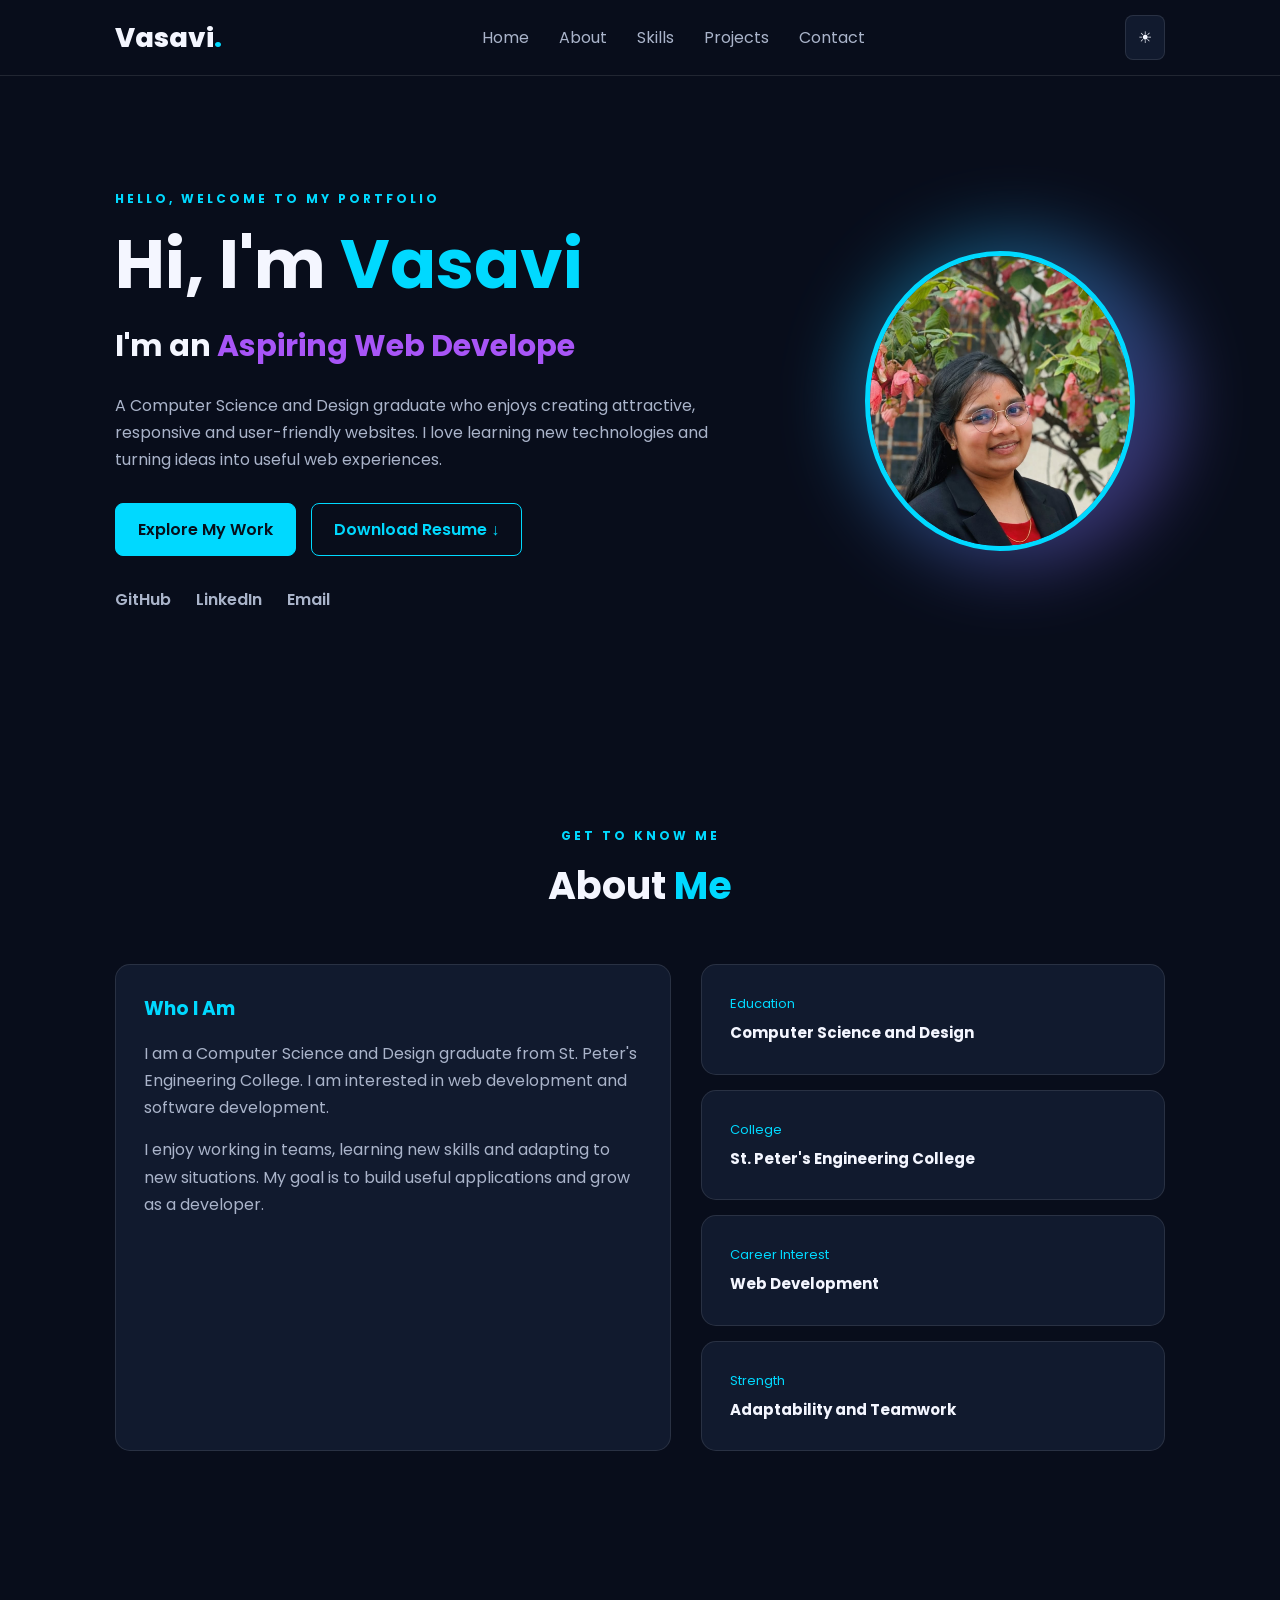
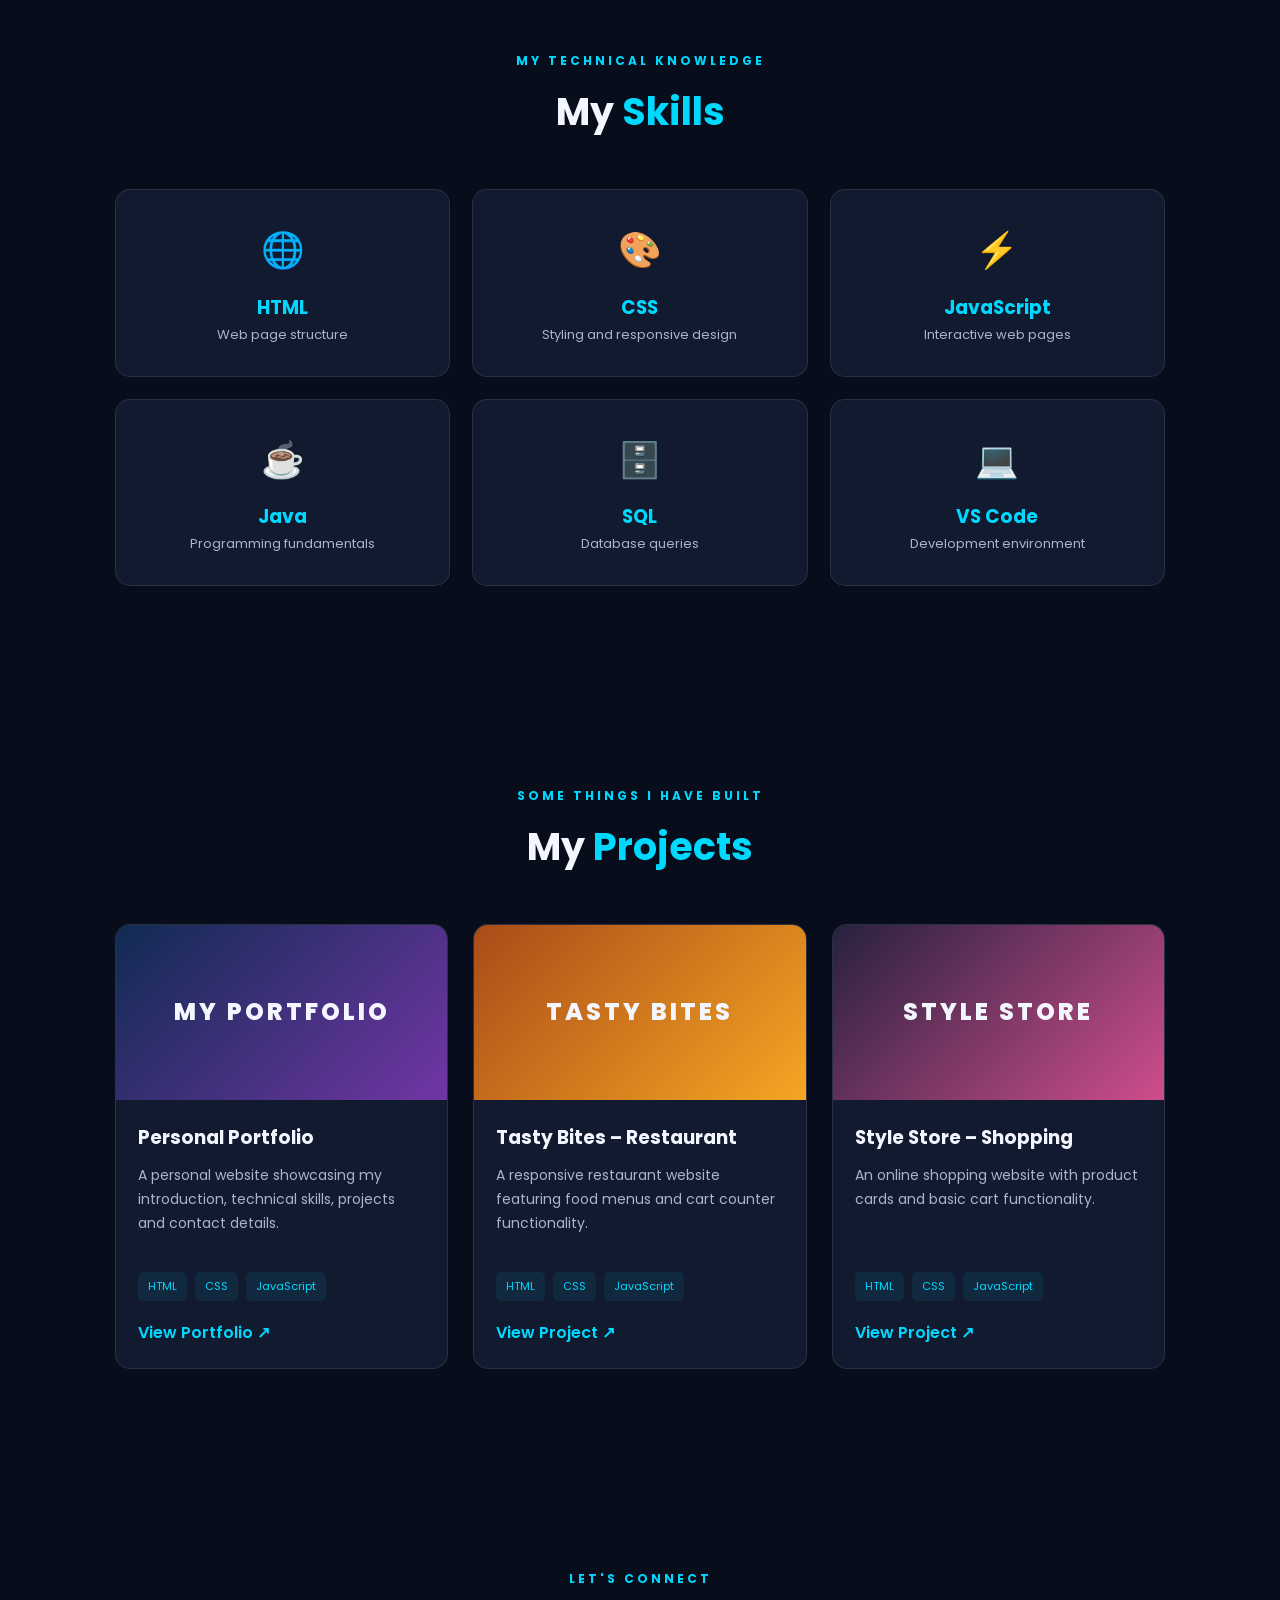
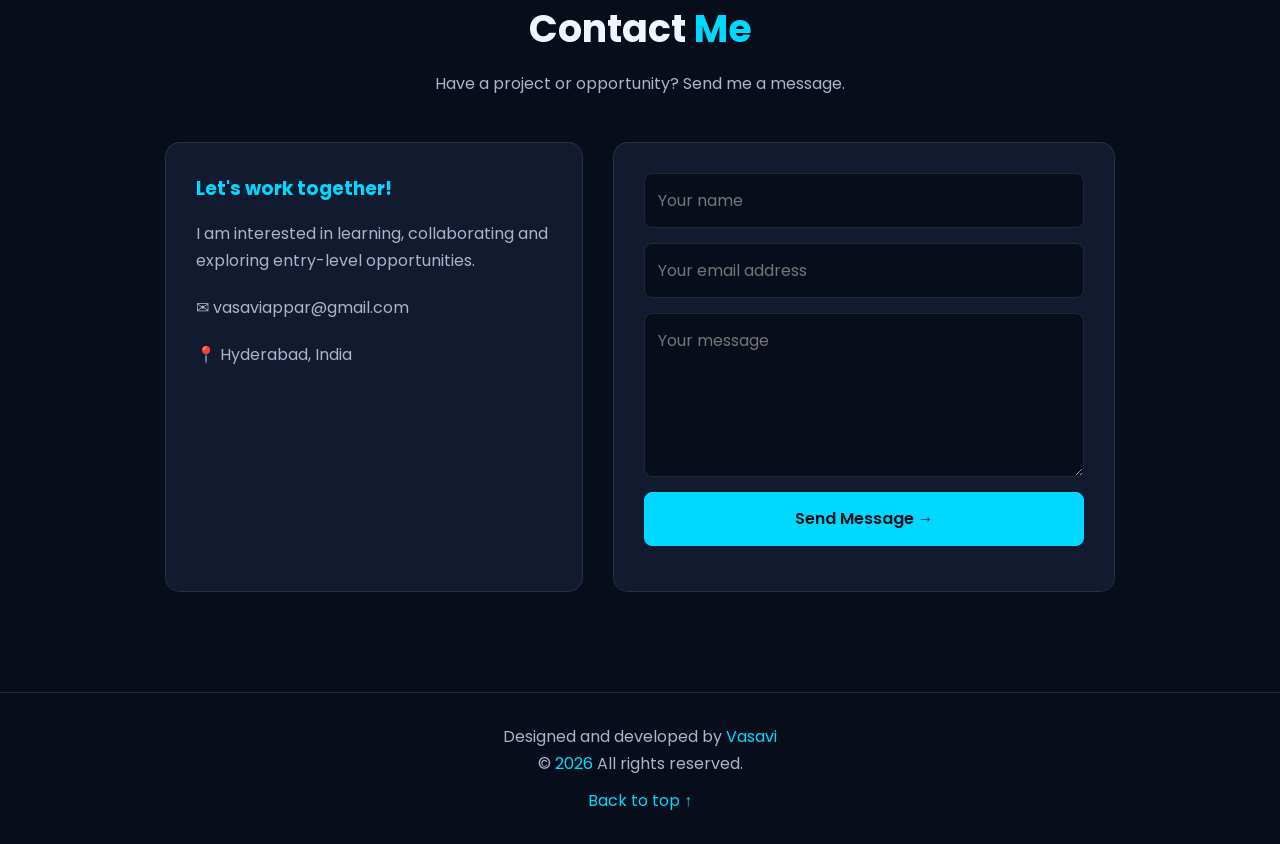
==== index.html @ fe7eff99 "Initial portfolio upload" ====
<!DOCTYPE html>
<html lang="en">
<head>
    <meta charset="UTF-8">
    <meta name="viewport" content="width=device-width, initial-scale=1.0">
    <meta name="description" content="Portfolio of Vasavi, an aspiring web developer. Explore skills, projects and contact details.">
    <title>Vasavi | Web Developer Portfolio</title>
    <link rel="stylesheet" href="style.css">
    <link rel="preconnect" href="https://fonts.googleapis.com">
    <link rel="preconnect" href="https://fonts.gstatic.com" crossorigin>
    <link href="https://fonts.googleapis.com/css2?family=Poppins:wght@400;500;600;700;800&display=swap" rel="stylesheet">
</head>

<body>

    <!-- Navigation -->
    <header class="header">
        <nav class="navbar">
            <a href="#home" class="logo">Vasavi<span>.</span></a>

            <button class="menu-toggle" id="menu-toggle"
                    aria-label="Open navigation" aria-expanded="false">
                ☰
            </button>

            <ul class="nav-links" id="nav-links">
                <li><a href="#home">Home</a></li>
                <li><a href="#about">About</a></li>
                <li><a href="#skills">Skills</a></li>
                <li><a href="#projects">Projects</a></li>
                <li><a href="#contact">Contact</a></li>
            </ul>

            <button id="theme-toggle" class="theme-toggle"
                    aria-label="Switch color theme">☀</button>
        </nav>
    </header>

    <main>

        <!-- Home -->
        <section id="home" class="hero section">
            <div class="hero-content">
                <p class="intro-label">HELLO, WELCOME TO MY PORTFOLIO</p>

                <h1>Hi, I'm <span>Vasavi</span></h1>

                <h2>I'm an <span id="typing-text">Aspiring Web Developer</span></h2>

                <p class="hero-description">
                    A Computer Science and Design graduate who enjoys
                    creating attractive, responsive and user-friendly
                    websites. I love learning new technologies and
                    turning ideas into useful web experiences.
                </p>

                <div class="hero-buttons">
                    <a href="#projects" class="btn primary-btn">Explore My Work</a>
                    <a href="assets/Vasavi_Resume.pdf" class="btn outline-btn"
                       download>Download Resume ↓</a>
                </div>

                <div class="social-links">
                    <a href="https://github.com/appari-vasavi"
                       target="_blank" rel="noopener noreferrer">GitHub</a>

                    <a href="https://www.linkedin.com/in/vasavi appari"
                       target="_blank" rel="noopener noreferrer">LinkedIn</a>

                    <a href="mailto:vasaviappari@gmail.com">Email</a>
                </div>
            </div>

            <div class="hero-image">
                <div class="image-glow"></div>
                <img src="./assets/images.jpeg" alt="Profile photo of Vasavi">
            </div>
        </section>

        <!-- About -->
        <section id="about" class="section">
            <div class="section-heading">
                <p class="section-label">GET TO KNOW ME</p>
                <h2>About <span>Me</span></h2>
            </div>

            <div class="about-content">
                <div class="about-card">
                    <h3>Who I Am</h3>
                    <p>
                        I am a Computer Science and Design graduate from
                        St. Peter's Engineering College. I am interested
                        in web development and software development.
                    </p>
                    <p>
                        I enjoy working in teams, learning new skills
                        and adapting to new situations. My goal is to
                        build useful applications and grow as a developer.
                    </p>
                </div>

                <div class="about-details">
                    <div class="detail-item">
                        <span>Education</span>
                        <strong>Computer Science and Design</strong>
                    </div>

                    <div class="detail-item">
                        <span>College</span>
                        <strong>St. Peter's Engineering College</strong>
                    </div>

                    <div class="detail-item">
                        <span>Career Interest</span>
                        <strong>Web Development</strong>
                    </div>

                    <div class="detail-item">
                        <span>Strength</span>
                        <strong>Adaptability and Teamwork</strong>
                    </div>
                </div>
            </div>
        </section>

        <!-- Skills -->
        <section id="skills" class="section">
            <div class="section-heading">
                <p class="section-label">MY TECHNICAL KNOWLEDGE</p>
                <h2>My <span>Skills</span></h2>
            </div>

            <div class="skills-grid">
                <div class="skill-card">
                    <div class="skill-icon">🌐</div>
                    <h3>HTML</h3>
                    <p>Web page structure</p>
                </div>

                <div class="skill-card">
                    <div class="skill-icon">🎨</div>
                    <h3>CSS</h3>
                    <p>Styling and responsive design</p>
                </div>

                <div class="skill-card">
                    <div class="skill-icon">⚡</div>
                    <h3>JavaScript</h3>
                    <p>Interactive web pages</p>
                </div>

                <div class="skill-card">
                    <div class="skill-icon">☕</div>
                    <h3>Java</h3>
                    <p>Programming fundamentals</p>
                </div>

                <div class="skill-card">
                    <div class="skill-icon">🗄️</div>
                    <h3>SQL</h3>
                    <p>Database queries</p>
                </div>

                <div class="skill-card">
                    <div class="skill-icon">💻</div>
                    <h3>VS Code</h3>
                    <p>Development environment</p>
                </div>
            </div>
        </section>

        <!-- Projects -->
        <section id="projects" class="section">
            <div class="section-heading">
                <p class="section-label">SOME THINGS I HAVE BUILT</p>
                <h2>My <span>Projects</span></h2>
            </div>

            <div class="projects-container">

                <article class="project-card">
                    <div class="project-image portfolio-preview">
                        <span>MY PORTFOLIO</span>
                    </div>
                    <div class="project-info">
                        <h3>Personal Portfolio</h3>
                        <p>
                            A personal website showcasing my introduction,
                            technical skills, projects and contact details.
                        </p>
                        <div class="tags">
                            <span>HTML</span><span>CSS</span><span>JavaScript</span>
                        </div>
                        <a href="#home" class="project-link">View Portfolio ↗</a>
                    </div>
                </article>

                <article class="project-card">
                    <div class="project-image restaurant-preview">
                        <span>TASTY BITES</span>
                    </div>
                    <div class="project-info">
                        <h3>Tasty Bites – Restaurant</h3>
                        <p>
                            A responsive restaurant website featuring
                            food menus and cart counter functionality.
                        </p>
                        <div class="tags">
                            <span>HTML</span><span>CSS</span><span>JavaScript</span>
                        </div>
                        <a href="projects/restaurant/index.html"
                           target="_blank" rel="noopener noreferrer"
                           class="project-link">View Project ↗</a>
                    </div>
                </article>

                <article class="project-card">
                    <div class="project-image shopping-preview">
                        <span>STYLE STORE</span>
                    </div>
                    <div class="project-info">
                        <h3>Style Store – Shopping</h3>
                        <p>
                            An online shopping website with product
                            cards and basic cart functionality.
                        </p>
                        <div class="tags">
                            <span>HTML</span><span>CSS</span><span>JavaScript</span>
                        </div>
                        <a href="projects/shopping/index.html"
                           target="_blank" rel="noopener noreferrer"
                           class="project-link">View Project ↗</a>
                    </div>
                </article>

            </div>
        </section>

        <!-- Contact -->
        <section id="contact" class="section">
            <div class="section-heading">
                <p class="section-label">LET'S CONNECT</p>
                <h2>Contact <span>Me</span></h2>
                <p>Have a project or opportunity? Send me a message.</p>
            </div>

            <div class="contact-container">
                <div class="contact-info">
                    <h3>Let's work together!</h3>
                    <p>
                        I am interested in learning, collaborating
                        and exploring entry-level opportunities.
                    </p>
                    <p>✉ vasaviappar@gmail.com</p>
                    <p>📍 Hyderabad, India</p>
                </div>

                <form id="contact-form" class="contact-form">
                    <input type="text" id="visitor-name"
                           placeholder="Your name" required>

                    <input type="email" id="visitor-email"
                           placeholder="Your email address" required>

                    <textarea id="visitor-message" rows="5"
                              placeholder="Your message" required></textarea>

                    <button type="submit" class="btn primary-btn">
                        Send Message →
                    </button>

                    <p id="form-status" class="form-status" aria-live="polite"></p>
                </form>
            </div>
        </section>

    </main>

    <!-- Footer -->
    <footer class="footer">
        <p>Designed and developed by <span>Vasavi</span></p>
        <p>© <span id="year"></span> All rights reserved.</p>
        <a href="#home">Back to top ↑</a>
    </footer>

    <script src="script.js"></script>
</body>
</html>
---- style.css ----
/* ---------- Basic settings ---------- */

:root {
    --bg: #080d1b;
    --card: #111a2e;
    --text: #f4f6ff;
    --muted: #aab4ca;
    --accent: #00d9ff;
    --accent2: #a855f7;
    --border: rgba(255,255,255,0.1);
}

body.light-theme {
    --bg: #f4f7fc;
    --card: #ffffff;
    --text: #172033;
    --muted: #5e6b80;
    --accent: #007bce;
    --accent2: #8b43d6;
    --border: rgba(20,35,60,0.12);
}

* {
    margin: 0;
    padding: 0;
    box-sizing: border-box;
    scroll-behavior: smooth;
}

body {
    font-family: 'Poppins', sans-serif;
    background: var(--bg);
    color: var(--text);
    line-height: 1.7;
    transition: background 0.3s, color 0.3s;
}

a {
    text-decoration: none;
    color: inherit;
}

button, input, textarea {
    font: inherit;
}

.section {
    padding: 100px 9%;
    scroll-margin-top: 75px;
}

/* ---------- Navigation ---------- */

.header {
    position: sticky;
    top: 0;
    z-index: 1000;
    background: var(--bg);
    border-bottom: 1px solid var(--border);
}

.navbar {
    max-width: 1400px;
    margin: auto;
    min-height: 75px;
    padding: 12px 9%;
    display: flex;
    align-items: center;
    justify-content: space-between;
}

.logo {
    font-size: 27px;
    font-weight: 800;
}

.logo span, .footer span {
    color: var(--accent);
}

.nav-links {
    display: flex;
    list-style: none;
    gap: 30px;
}

.nav-links a {
    color: var(--muted);
    transition: 0.3s;
}

.nav-links a:hover {
    color: var(--accent);
}

.theme-toggle, .menu-toggle {
    cursor: pointer;
    border: 1px solid var(--border);
    color: var(--text);
    background: var(--card);
    border-radius: 8px;
    padding: 8px 12px;
}

.menu-toggle {
    display: none;
    font-size: 22px;
}

/* ---------- Hero section ---------- */

.hero {
    min-height: 650px;
    display: flex;
    align-items: center;
    justify-content: space-between;
    gap: 50px;
}

.hero-content {
    flex: 1;
}

.intro-label, .section-label {
    color: var(--accent);
    letter-spacing: 3px;
    font-size: 12px;
    font-weight: 700;
}

.hero h1 {
    font-size: clamp(40px, 6vw, 68px);
    line-height: 1.2;
    margin: 15px 0;
}

.hero h1 span, .section-heading h2 span {
    color: var(--accent);
}

.hero h2 {
    font-size: clamp(20px, 3vw, 30px);
    margin-bottom: 20px;
}

#typing-text {
    color: var(--accent2);
}

.hero-description {
    color: var(--muted);
    max-width: 620px;
    margin-bottom: 30px;
}

.hero-buttons {
    display: flex;
    gap: 15px;
    flex-wrap: wrap;
}

.btn {
    display: inline-block;
    padding: 12px 22px;
    border-radius: 8px;
    font-weight: 600;
    cursor: pointer;
    border: 1px solid var(--accent);
    transition: 0.3s;
}

.primary-btn {
    background: var(--accent);
    color: #06101b;
}

.outline-btn {
    color: var(--accent);
}

.btn:hover {
    transform: translateY(-4px);
    box-shadow: 0 8px 25px rgba(0,217,255,0.2);
}

.social-links {
    display: flex;
    gap: 25px;
    margin-top: 30px;
}

.social-links a {
    color: var(--muted);
    font-weight: 600;
}

.social-links a:hover {
    color: var(--accent);
}


/* Profile photo container */

.hero-image {
    position: relative;
    width: 300px;
    height: 300px;
    flex-shrink: 0;
    margin: 20px auto;
}

/* Profile photo */

.hero-image img {
    width: 90%;
    height: 100%;
    object-fit: cover;
    object-position: center center;
    border-radius: 50%;
    border: 5px solid var(--accent);
    position: relative;
    z-index: 1;
    display: block;
}

/* Glow effect */

.image-glow {
    position: absolute;
    inset: -15px;
    border-radius: 50%;
    background: linear-gradient(135deg, var(--accent), var(--accent2));
    filter: blur(35px);
    opacity: 0.4;
}


/* ---------- Section headings ---------- */

.section-heading {
    text-align: center;
    margin-bottom: 45px;
}

.section-heading h2 {
    font-size: 38px;
    margin: 8px 0;
}

.section-heading > p:last-child {
    color: var(--muted);
}

/* ---------- About ---------- */

.about-content {
    display: grid;
    grid-template-columns: 1.2fr 1fr;
    gap: 30px;
}

.about-card, .detail-item {
    background: var(--card);
    padding: 28px;
    border: 1px solid var(--border);
    border-radius: 15px;
}

.about-card h3 {
    color: var(--accent);
    margin-bottom: 15px;
}

.about-card p {
    color: var(--muted);
    margin-bottom: 15px;
}

.about-details {
    display: grid;
    gap: 15px;
}

.detail-item {
    display: flex;
    flex-direction: column;
    gap: 5px;
}

.detail-item span {
    color: var(--accent);
    font-size: 13px;
}

.detail-item strong {
    font-size: 15px;
}

/* ---------- Skills ---------- */

.skills-grid {
    display: grid;
    grid-template-columns: repeat(3, 1fr);
    gap: 22px;
}

.skill-card {
    text-align: center;
    background: var(--card);
    border: 1px solid var(--border);
    padding: 30px 15px;
    border-radius: 15px;
    transition: 0.3s;
}

.skill-card:hover {
    transform: translateY(-8px);
    border-color: var(--accent);
}

.skill-icon {
    font-size: 35px;
    margin-bottom: 12px;
}

.skill-card h3 {
    color: var(--accent);
}

.skill-card p {
    color: var(--muted);
    font-size: 13px;
}

/* ---------- Projects ---------- */

.projects-container {
    display: grid;
    grid-template-columns: repeat(3, 1fr);
    gap: 25px;
}

.project-card {
    overflow: hidden;
    background: var(--card);
    border: 1px solid var(--border);
    border-radius: 15px;
    transition: 0.3s;
}

.project-card:hover {
    transform: translateY(-9px);
    border-color: var(--accent);
    box-shadow: 0 12px 35px rgba(0,0,0,0.2);
}

.project-image {
    min-height: 175px;
    display: flex;
    justify-content: center;
    align-items: center;
    font-size: 24px;
    font-weight: 800;
    letter-spacing: 3px;
}

.portfolio-preview {
    background: linear-gradient(135deg, #102b52, #7136a5);
}

.restaurant-preview {
    background: linear-gradient(135deg, #a94b19, #f5a623);
}

.shopping-preview {
    background: linear-gradient(135deg, #27213e, #cf4e8c);
}

.project-info {
    padding: 22px;
}

.project-info h3 {
    margin-bottom: 10px;
}

.project-info p {
    color: var(--muted);
    font-size: 14px;
    min-height: 90px;
}

.tags {
    display: flex;
    gap: 8px;
    flex-wrap: wrap;
    margin: 18px 0;
}

.tags span {
    color: var(--accent);
    background: rgba(0,217,255,0.08);
    padding: 5px 10px;
    border-radius: 5px;
    font-size: 11px;
}

.project-link {
    display: inline-block;
    color: var(--accent);
    font-weight: 600;
}

.project-link:hover {
    letter-spacing: 1px;
}

/* ---------- Contact ---------- */

.contact-container {
    max-width: 950px;
    margin: auto;
    display: grid;
    grid-template-columns: 1fr 1.2fr;
    gap: 30px;
}

.contact-info, .contact-form {
    background: var(--card);
    border: 1px solid var(--border);
    border-radius: 15px;
    padding: 30px;
}

.contact-info h3 {
    color: var(--accent);
    margin-bottom: 15px;
}

.contact-info p {
    color: var(--muted);
    margin-bottom: 20px;
}

.contact-form {
    display: flex;
    flex-direction: column;
    gap: 15px;
}

.contact-form input, .contact-form textarea {
    width: 100%;
    padding: 13px;
    color: var(--text);
    background: var(--bg);
    border: 1px solid var(--border);
    border-radius: 8px;
    outline: none;
}

.contact-form input:focus, .contact-form textarea:focus {
    border-color: var(--accent);
}

.contact-form textarea {
    resize: vertical;
}

.form-status {
    color: var(--accent);
    font-size: 13px;
}

/* ---------- Footer ---------- */

.footer {
    text-align: center;
    padding: 30px 15px;
    border-top: 1px solid var(--border);
    color: var(--muted);
}

.footer a {
    display: inline-block;
    margin-top: 10px;
    color: var(--accent);
}

/* ---------- Scroll animations ---------- */

.reveal {
    opacity: 0;
    transform: translateY(25px);
    transition: opacity 0.7s ease, transform 0.7s ease;
}

.reveal.visible {
    opacity: 1;
    transform: translateY(0);
}

/* ---------- Mobile responsive ---------- */

@media (max-width: 950px) {
    .projects-container {
        grid-template-columns: repeat(2, 1fr);
    }

    .hero-image {
        width: 240px;
        height: 240px;
    }
}

@media (max-width: 700px) {
    .section {
        padding: 75px 6%;
    }

    .navbar {
        padding: 12px 6%;
    }

    .menu-toggle {
        display: block;
        margin-left: auto;
        margin-right: 12px;
    }

    .nav-links {
        display: none;
        position: absolute;
        top: 75px;
        left: 0;
        width: 100%;
        padding: 20px;
        background: var(--card);
        flex-direction: column;
        gap: 18px;
        text-align: center;
        border-bottom: 1px solid var(--border);
    }

    .nav-links.active {
        display: flex;
    }

    .hero {
        flex-direction: column-reverse;
        text-align: center;
        padding-top: 65px;
    }

    .hero-image {
        width: 210px;
        height: 210px;
    }

    .hero-buttons, .social-links {
        justify-content: center;
    }

    .about-content, .contact-container {
        grid-template-columns: 1fr;
    }

    .skills-grid {
        grid-template-columns: repeat(2, 1fr);
    }

    .projects-container {
        grid-template-columns: 1fr;
    }

    .project-info p {
        min-height: auto;
    }
}

@media (max-width: 380px) {
    .skills-grid {
        grid-template-columns: 1fr;
    }

    .hero-buttons {
        flex-direction: column;
    }
}

@media (prefers-reduced-motion: reduce) {
    *, *::before, *::after {
        scroll-behavior: auto !important;
        transition-duration: 0.01ms !important;
        animation-duration: 0.01ms !important;
    }

    .reveal {
        opacity: 1;
        transform: none;
    }
}
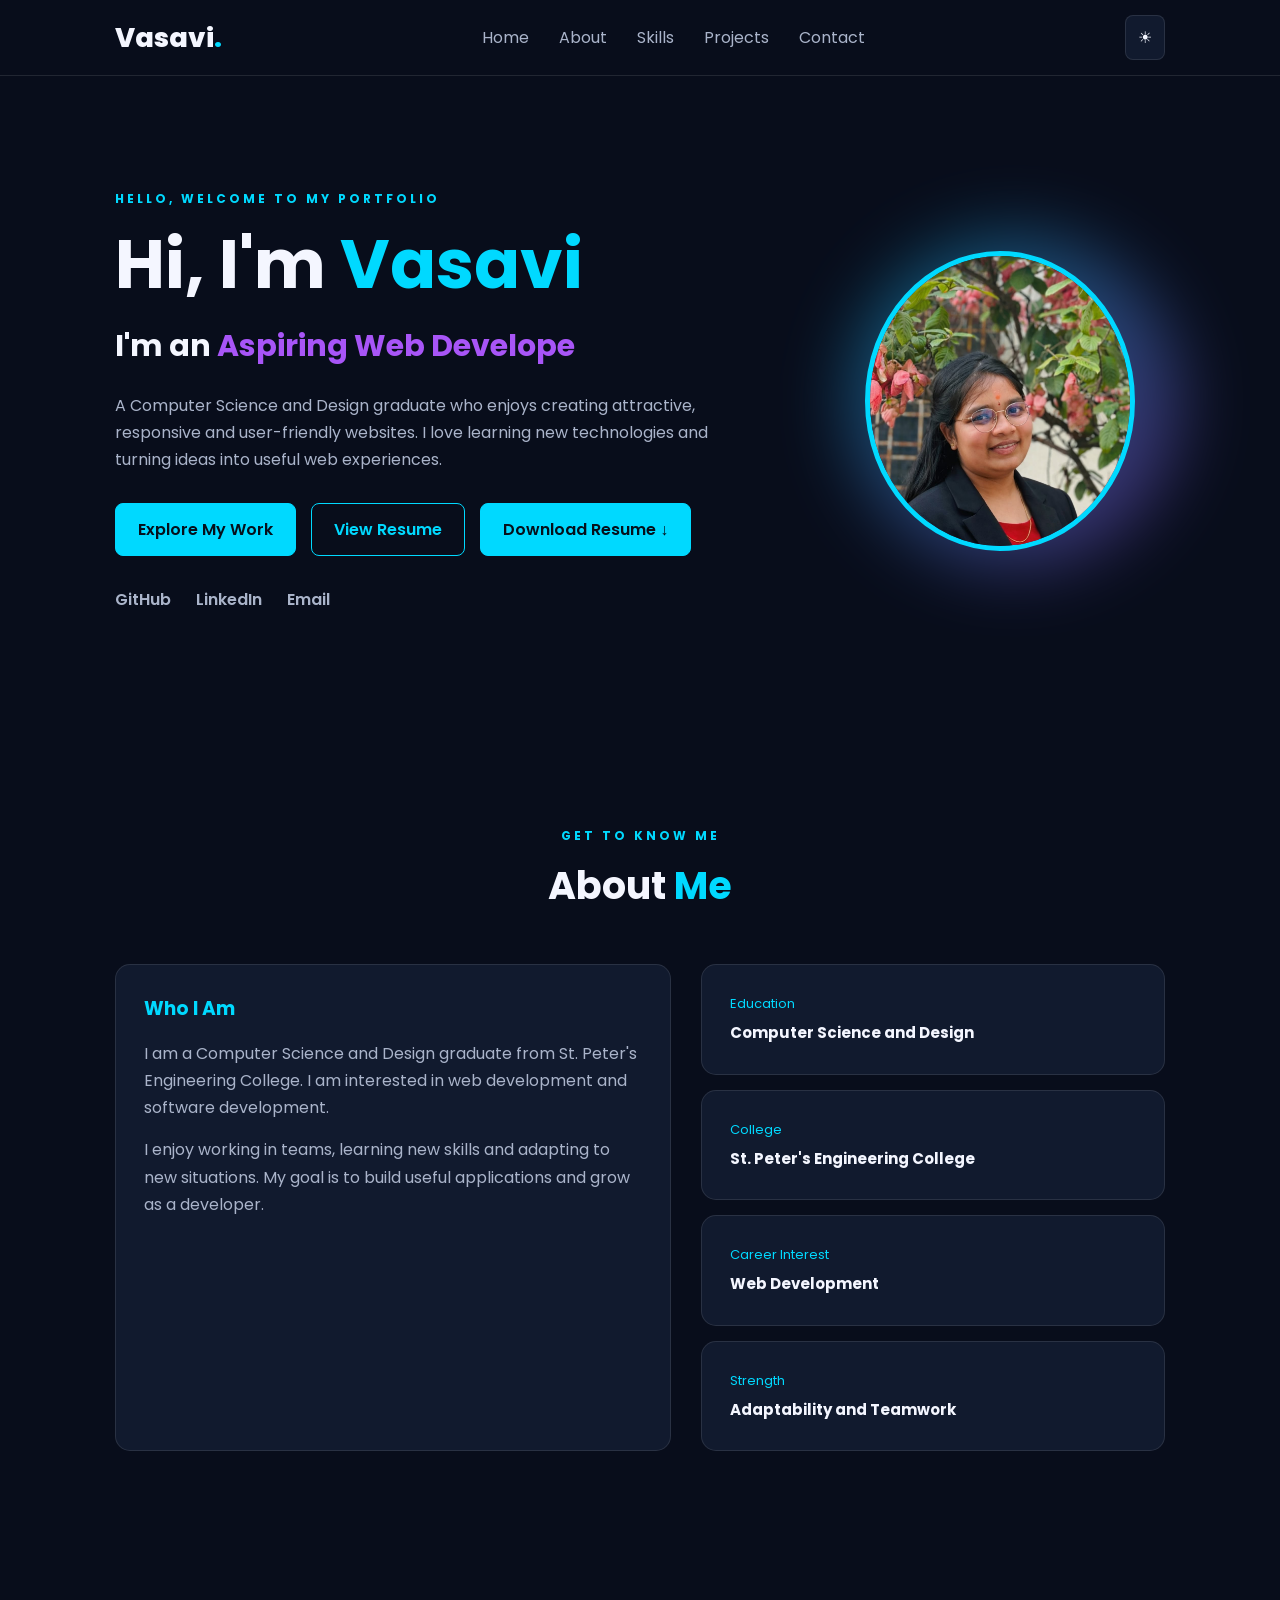
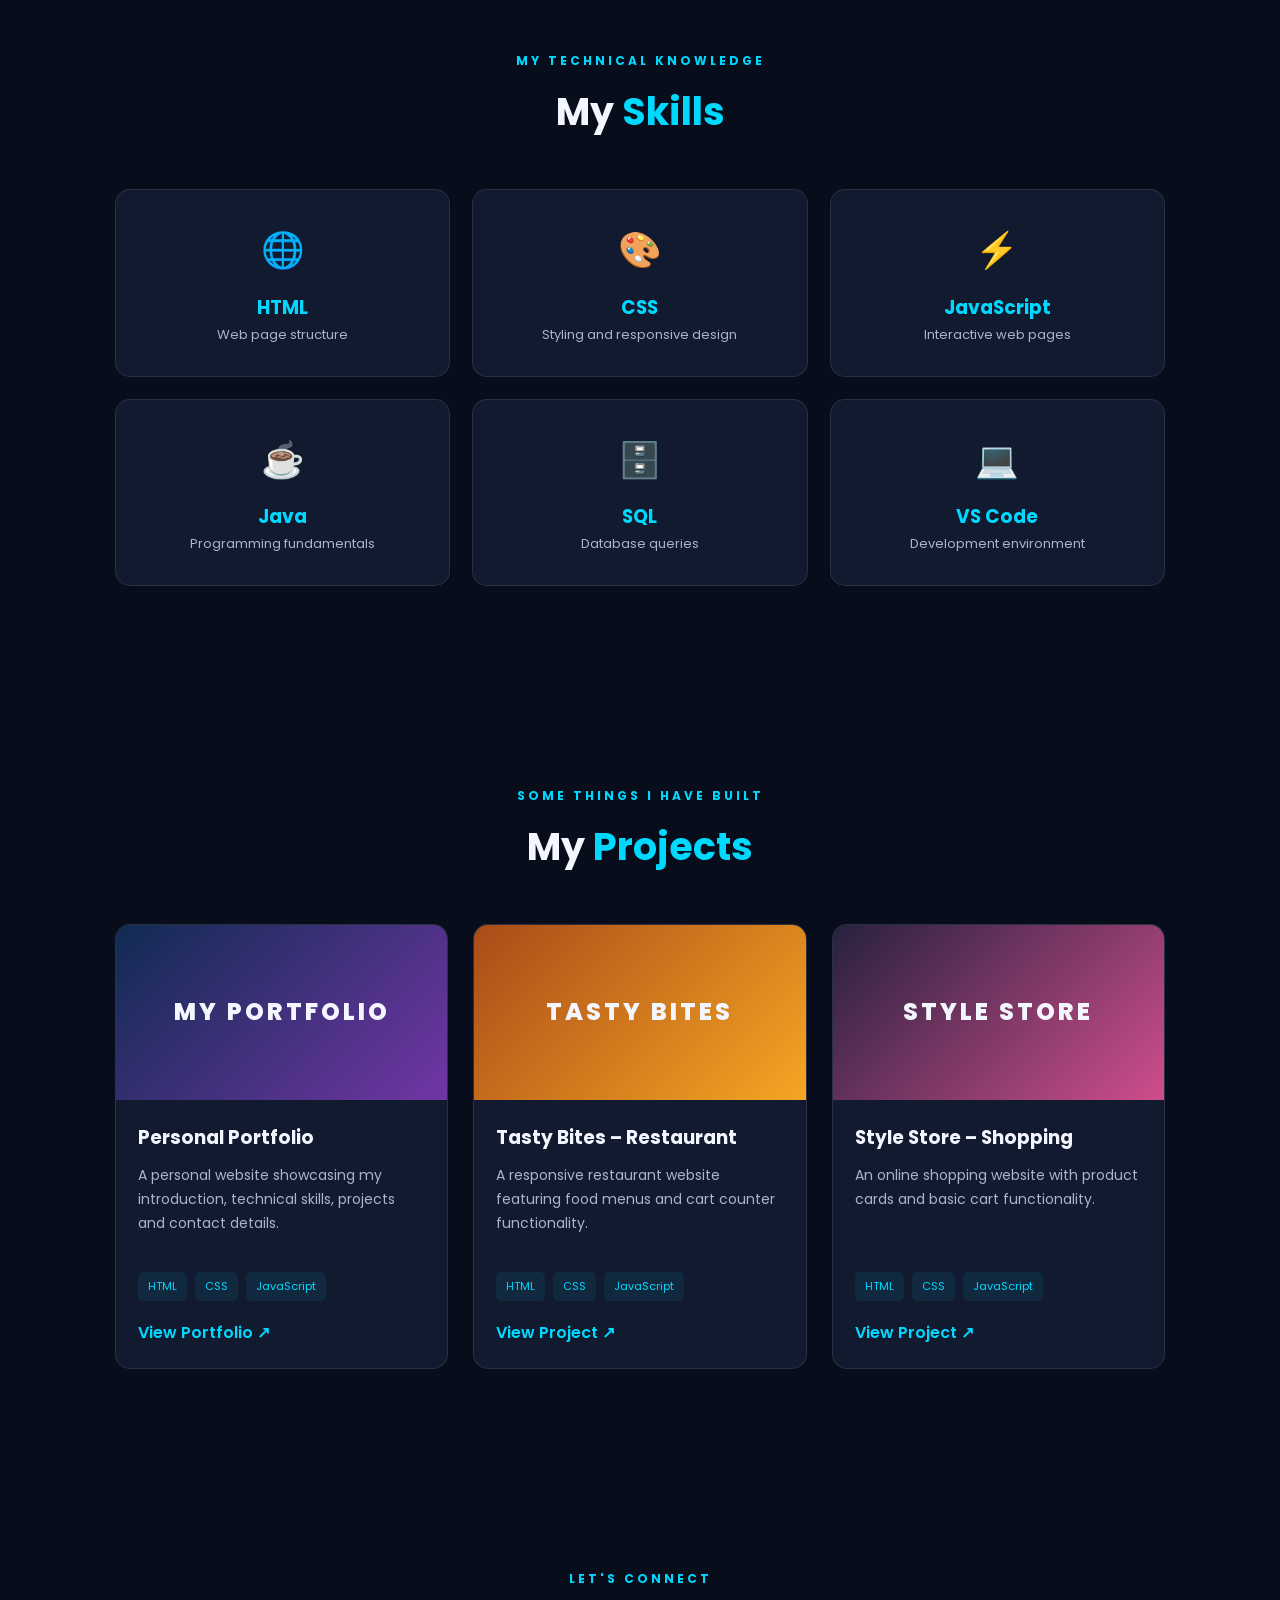
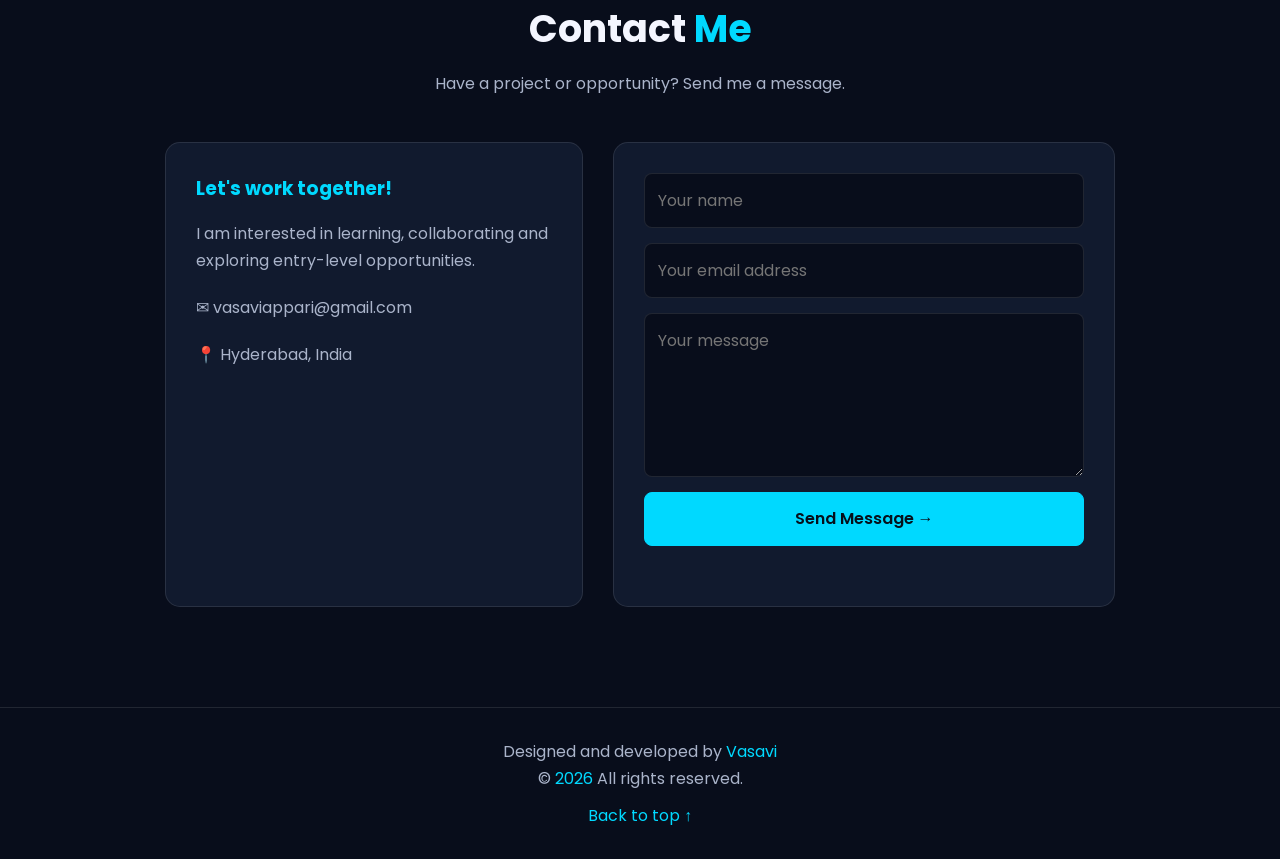
==== commit 5f9b5eff: "Added contact form success message" ====
--- a/index.html
+++ b/index.html
@@ -56,10 +56,24 @@
                 </p>
 
                 <div class="hero-buttons">
-                    <a href="#projects" class="btn primary-btn">Explore My Work</a>
-                    <a href="assets/Vasavi_Resume.pdf" class="btn outline-btn"
-                       download>Download Resume ↓</a>
-                </div>
+
+    <a href="#projects" class="btn primary-btn">
+        Explore My Work
+    </a>
+
+    <a href="./assets/vasavi_resume.pdf"
+   class="btn outline-btn"
+   target="_blank">
+    View Resume
+</a>
+
+<a href="./assets/vasavi_resume.pdf"
+   class="btn primary-btn"
+   download="vasavi_resume.pdf">
+    Download Resume ↓
+</a>
+
+</div>
 
                 <div class="social-links">
                     <a href="https://github.com/appari-vasavi"
@@ -252,26 +266,43 @@
                         I am interested in learning, collaborating
                         and exploring entry-level opportunities.
                     </p>
-                    <p>✉ vasaviappar@gmail.com</p>
+                    <p>✉ vasaviappari@gmail.com</p>
                     <p>📍 Hyderabad, India</p>
                 </div>
 
-                <form id="contact-form" class="contact-form">
-                    <input type="text" id="visitor-name"
-                           placeholder="Your name" required>
-
-                    <input type="email" id="visitor-email"
-                           placeholder="Your email address" required>
-
-                    <textarea id="visitor-message" rows="5"
-                              placeholder="Your message" required></textarea>
-
-                    <button type="submit" class="btn primary-btn">
-                        Send Message →
-                    </button>
-
-                    <p id="form-status" class="form-status" aria-live="polite"></p>
-                </form>
+                
+<form action="https://formsubmit.co/ajax/vasaviappari@gmail.com"
+      method="POST"
+      class="contact-form"
+      id="contact-form">
+
+    <input type="hidden" name="_subject"
+           value="New message from my portfolio">
+
+    <input type="text"
+           name="name"
+           placeholder="Your name"
+           required>
+
+    <input type="email"
+           name="email"
+           placeholder="Your email address"
+           required>
+
+    <textarea name="message"
+              rows="5"
+              placeholder="Your message"
+              required></textarea>
+
+    <button type="submit" class="btn primary-btn">
+        Send Message →
+    </button>
+
+    <p id="form-status"
+       class="form-status"
+       aria-live="polite"></p>
+</form>
+
             </div>
         </section>
 
--- a/style.css
+++ b/style.css
@@ -600,3 +600,12 @@
         transform: none;
     }
 }
+
+/* Contact form status message */
+
+.form-status {
+    margin-top: 15px;
+    font-size: 15px;
+    font-weight: 600;
+    text-align: center;
+}
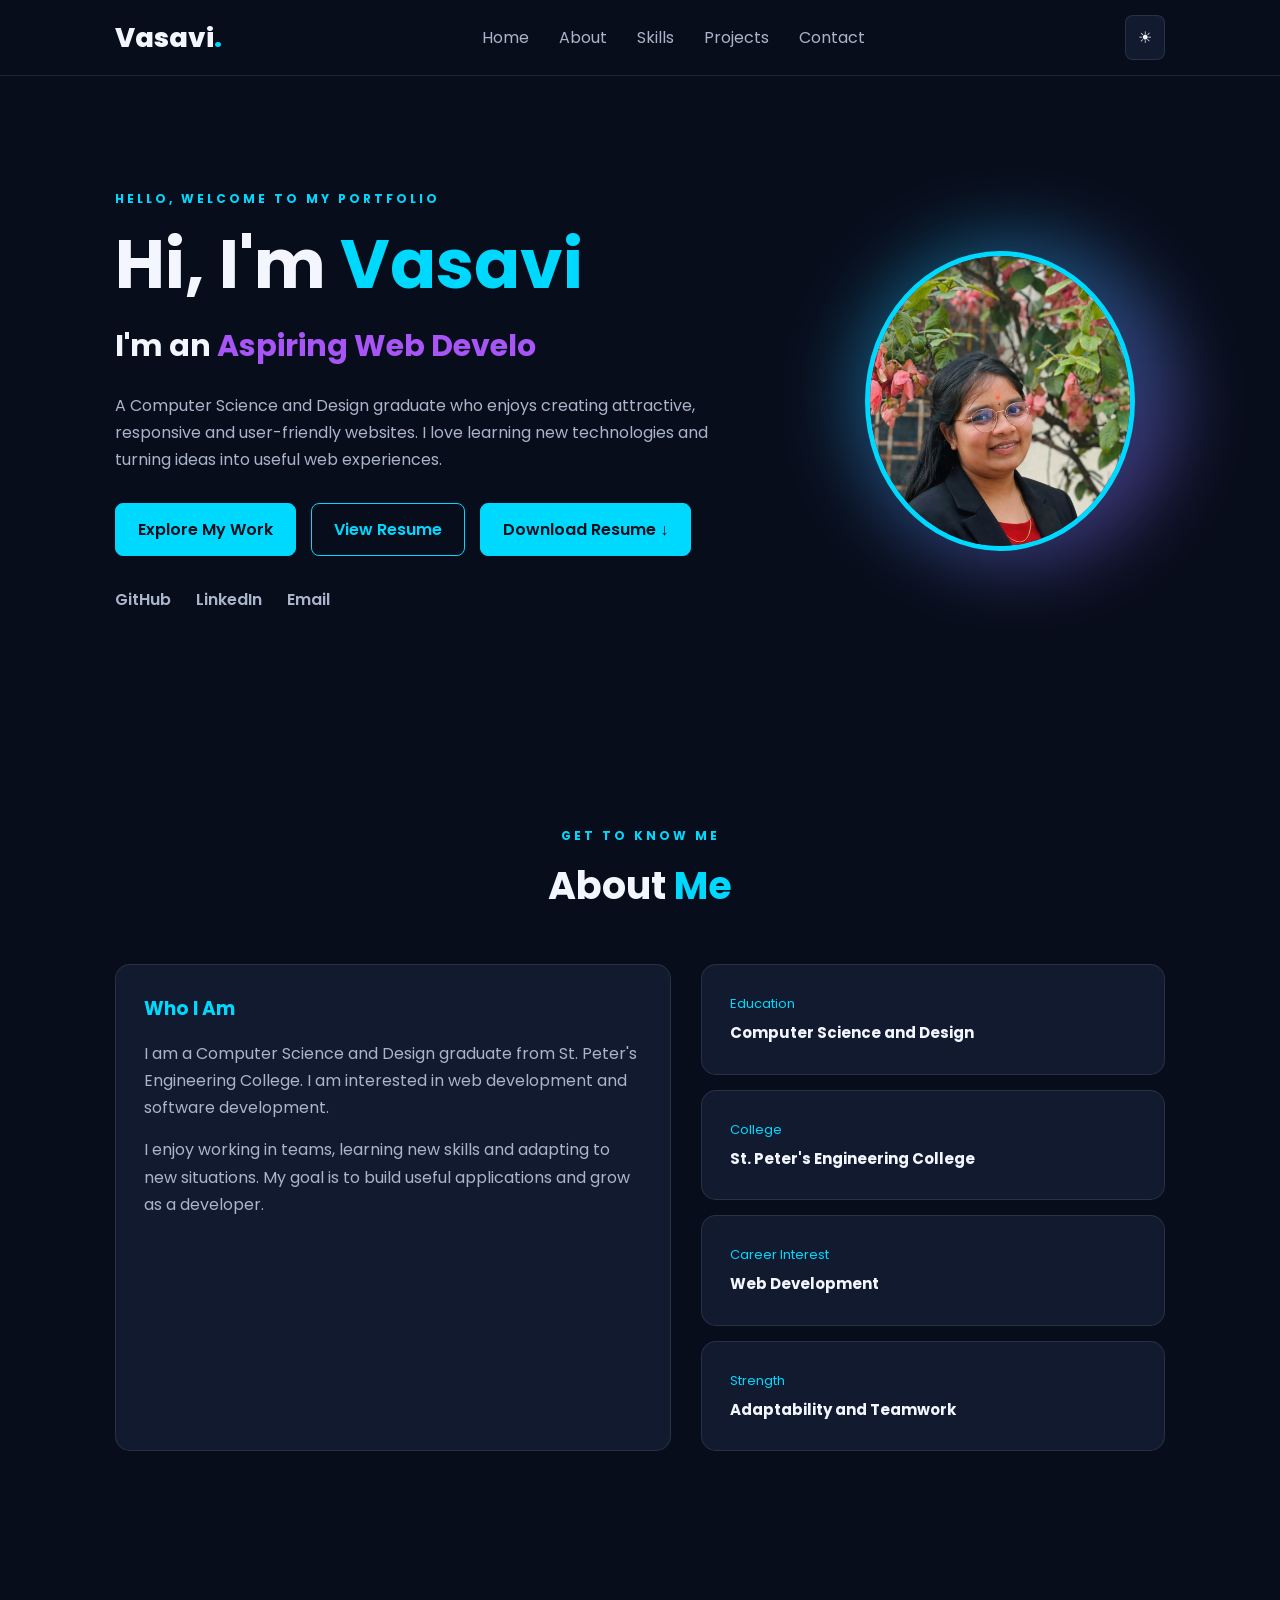
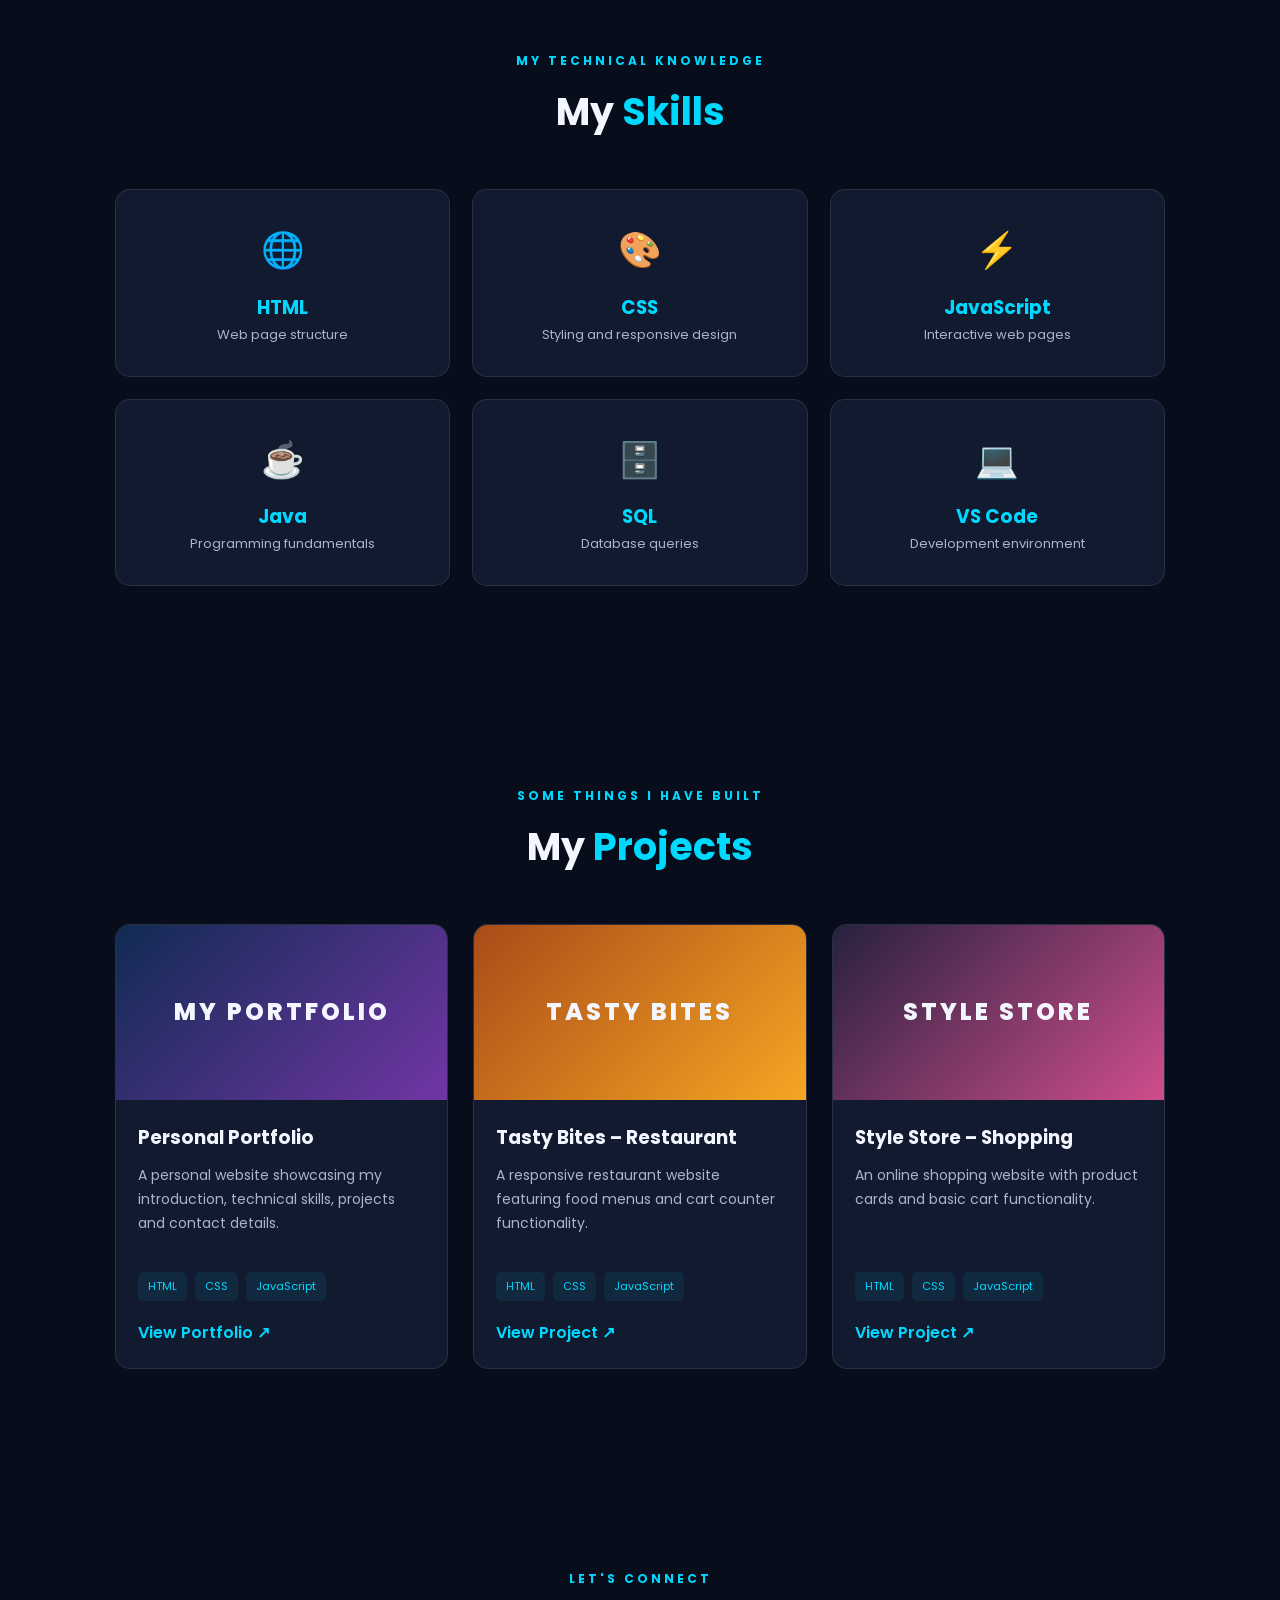
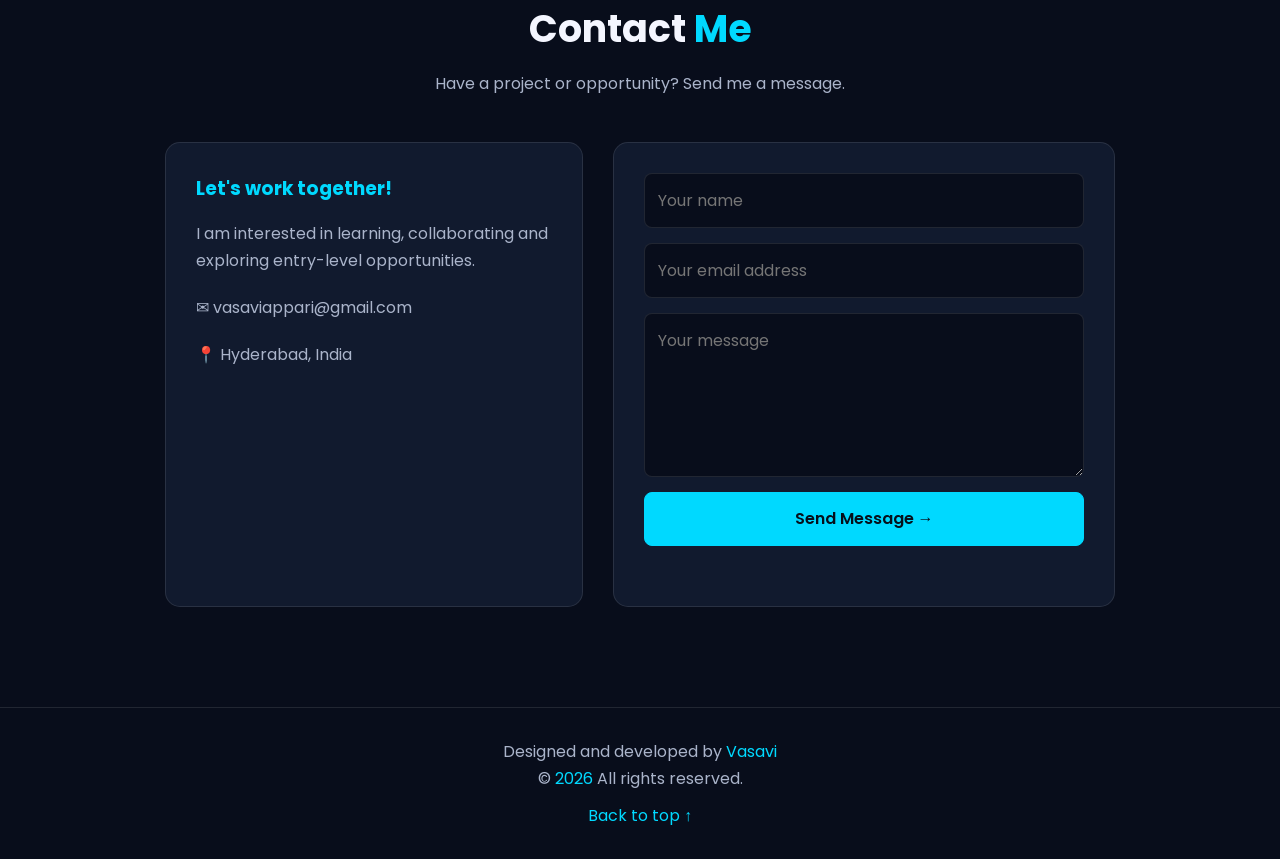
==== commit 3bc5b169: "Fixed contact form AJAX functionality" ====
--- a/index.html
+++ b/index.html
@@ -79,7 +79,7 @@
                     <a href="https://github.com/appari-vasavi"
                        target="_blank" rel="noopener noreferrer">GitHub</a>
 
-                    <a href="https://www.linkedin.com/in/vasavi appari"
+                    <a href="https://www.linkedin.com/in/vasavi-appari-53b4b2307/"
                        target="_blank" rel="noopener noreferrer">LinkedIn</a>
 
                     <a href="mailto:vasaviappari@gmail.com">Email</a>
